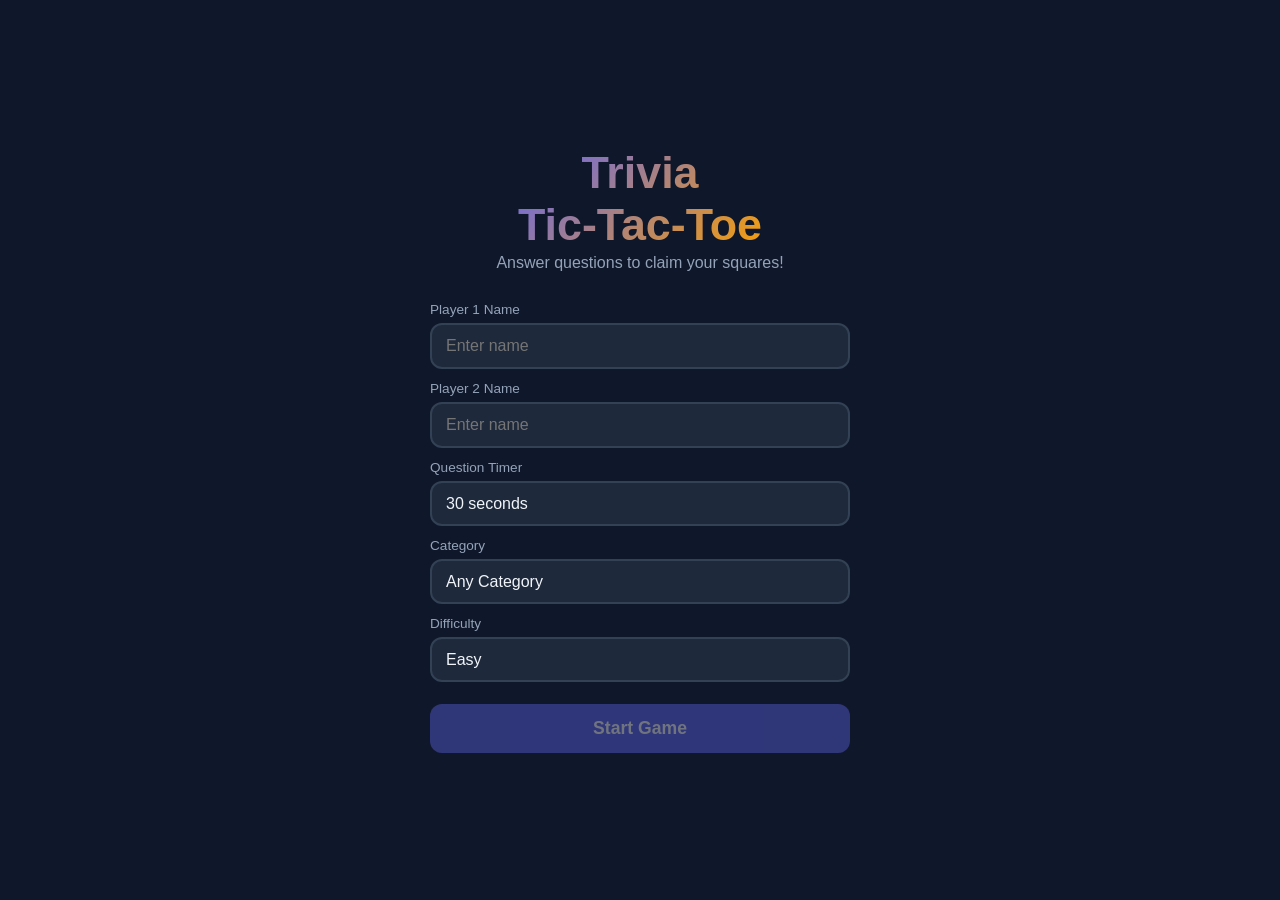
==== Side Projects/Trivia-Tic-Tac-Toe/index.html @ 9bf978ad "Add Trivia Tic-Tac-Toe side project Mobile-friendly tic-tac-toe web game where players answer trivia" ====
<!DOCTYPE html>
<html lang="en">
<head>
  <meta charset="UTF-8">
  <meta name="viewport" content="width=device-width, initial-scale=1.0">
  <title>Trivia Tic-Tac-Toe</title>
  <link rel="stylesheet" href="styles.css">
</head>
<body>

  <!-- START SCREEN -->
  <section id="start-screen" class="screen active">
    <h1>Trivia<br>Tic-Tac-Toe</h1>
    <p class="subtitle">Answer questions to claim your squares!</p>
    <form id="setup-form" autocomplete="off">
      <label for="p1-name">Player 1 Name</label>
      <input type="text" id="p1-name" placeholder="Enter name" required maxlength="20">

      <label for="p2-name">Player 2 Name</label>
      <input type="text" id="p2-name" placeholder="Enter name" required maxlength="20">

      <label for="timer-select">Question Timer</label>
      <select id="timer-select">
        <option value="15">15 seconds</option>
        <option value="30" selected>30 seconds</option>
        <option value="45">45 seconds</option>
        <option value="60">60 seconds</option>
      </select>

      <label for="category-select">Category</label>
      <select id="category-select">
        <option value="">Any Category</option>
      </select>

      <label for="difficulty-select">Difficulty</label>
      <select id="difficulty-select">
        <option value="easy" selected>Easy</option>
        <option value="medium">Medium</option>
        <option value="hard">Hard</option>
      </select>

      <button type="submit" id="start-btn" disabled>Start Game</button>
    </form>
    <div id="start-error" class="error-msg hidden"></div>
  </section>

  <!-- LOADING SCREEN -->
  <section id="loading-screen" class="screen">
    <div class="loader-wrap">
      <div class="spinner"></div>
      <p>Loading trivia questions&hellip;</p>
    </div>
    <div id="load-error" class="error-msg hidden">
      <p id="load-error-text"></p>
      <button id="retry-load-btn" class="btn-secondary">Retry</button>
    </div>
  </section>

  <!-- PRE-GAME QUIZ -->
  <section id="quiz-screen" class="screen">
    <div class="quiz-header">
      <p class="quiz-progress" id="quiz-progress">Question 1 / 5</p>
      <p class="quiz-turn" id="quiz-turn">Player 1's turn</p>
      <div class="timer" id="quiz-timer">30</div>
    </div>
    <div class="quiz-body">
      <p class="question-text" id="quiz-question"></p>
      <div class="answers" id="quiz-answers"></div>
    </div>
    <div class="quiz-scores">
      <span id="quiz-p1-score"></span>
      <span id="quiz-p2-score"></span>
    </div>
  </section>

  <!-- FIRST-PLAYER REVEAL -->
  <section id="reveal-screen" class="screen">
    <div class="reveal-card">
      <p id="reveal-text" class="reveal-text"></p>
      <p id="reveal-sub" class="reveal-sub"></p>
      <button id="reveal-continue" class="btn-primary">Let's Go!</button>
    </div>
  </section>

  <!-- MAIN GAME -->
  <section id="game-screen" class="screen">
    <div class="game-header">
      <div class="player-info left" id="game-p1-info">
        <span class="player-name" id="game-p1-name"></span>
        <span class="player-mark" id="game-p1-mark"></span>
      </div>
      <div class="turn-indicator" id="turn-indicator">Your turn</div>
      <div class="player-info right" id="game-p2-info">
        <span class="player-name" id="game-p2-name"></span>
        <span class="player-mark" id="game-p2-mark"></span>
      </div>
    </div>
    <div class="board" id="board">
      <button class="cell" data-index="0"></button>
      <button class="cell" data-index="1"></button>
      <button class="cell" data-index="2"></button>
      <button class="cell" data-index="3"></button>
      <button class="cell" data-index="4"></button>
      <button class="cell" data-index="5"></button>
      <button class="cell" data-index="6"></button>
      <button class="cell" data-index="7"></button>
      <button class="cell" data-index="8"></button>
    </div>
  </section>

  <!-- QUESTION MODAL -->
  <div id="question-modal" class="modal hidden">
    <div class="modal-content">
      <div class="modal-header">
        <p class="modal-turn" id="modal-turn"></p>
        <div class="timer" id="modal-timer">30</div>
      </div>
      <p class="question-text" id="modal-question"></p>
      <div class="answers" id="modal-answers"></div>
    </div>
  </div>

  <!-- SECOND CHANCE MODAL -->
  <div id="second-chance-modal" class="modal hidden">
    <div class="modal-content second-chance-content">
      <p class="second-chance-title">Second Chance?</p>
      <p id="second-chance-text"></p>
      <div class="timer" id="second-chance-timer">5</div>
      <div class="second-chance-buttons">
        <button id="sc-yes" class="btn-primary">Yes</button>
        <button id="sc-no" class="btn-secondary">No</button>
      </div>
    </div>
  </div>

  <!-- ANSWER FEEDBACK MODAL -->
  <div id="feedback-modal" class="modal hidden">
    <div class="modal-content feedback-content">
      <p id="feedback-icon" class="feedback-icon"></p>
      <p id="feedback-text" class="feedback-text"></p>
    </div>
  </div>

  <!-- END SCREEN -->
  <section id="end-screen" class="screen">
    <div class="end-card">
      <p id="end-result" class="end-result"></p>
      <button id="play-again-btn" class="btn-primary">Play Again</button>
    </div>
  </section>

  <script src="game.js"></script>
</body>
</html>
---- Side Projects/Trivia-Tic-Tac-Toe/styles.css ----
/* ── Reset & Base ───────────────────────────────── */
*, *::before, *::after { box-sizing: border-box; margin: 0; padding: 0; }

:root {
  --bg: #0f172a;
  --surface: #1e293b;
  --surface2: #334155;
  --primary: #6366f1;
  --primary-hover: #818cf8;
  --accent: #f59e0b;
  --danger: #ef4444;
  --success: #22c55e;
  --text: #f1f5f9;
  --text-dim: #94a3b8;
  --mark-x: #60a5fa;
  --mark-o: #f472b6;
  --radius: 12px;
  --transition: 0.3s ease;
}

html { font-size: 16px; }

body {
  font-family: -apple-system, BlinkMacSystemFont, 'Segoe UI', Roboto, sans-serif;
  background: var(--bg);
  color: var(--text);
  min-height: 100dvh;
  display: flex;
  justify-content: center;
  align-items: center;
  padding: 16px;
  overflow-x: hidden;
}

/* ── Screens ───────────────────────────────────── */
.screen {
  display: none;
  flex-direction: column;
  align-items: center;
  width: 100%;
  max-width: 420px;
  animation: fadeIn 0.35s ease;
}
.screen.active { display: flex; }

@keyframes fadeIn {
  from { opacity: 0; transform: translateY(12px); }
  to   { opacity: 1; transform: translateY(0); }
}

/* ── Start Screen ──────────────────────────────── */
#start-screen h1 {
  font-size: 2.2rem;
  text-align: center;
  line-height: 1.15;
  background: linear-gradient(135deg, var(--primary), var(--accent));
  -webkit-background-clip: text;
  -webkit-text-fill-color: transparent;
  background-clip: text;
  margin-bottom: 4px;
}
.subtitle {
  color: var(--text-dim);
  margin-bottom: 24px;
  text-align: center;
}

#setup-form {
  width: 100%;
  display: flex;
  flex-direction: column;
  gap: 6px;
}

#setup-form label {
  font-size: 0.85rem;
  color: var(--text-dim);
  margin-top: 6px;
}

input, select {
  width: 100%;
  padding: 12px 14px;
  border: 2px solid var(--surface2);
  border-radius: var(--radius);
  background: var(--surface);
  color: var(--text);
  font-size: 1rem;
  outline: none;
  transition: border-color var(--transition);
  -webkit-appearance: none;
}
input:focus, select:focus { border-color: var(--primary); }

/* ── Buttons ───────────────────────────────────── */
.btn-primary, #start-btn {
  margin-top: 16px;
  padding: 14px;
  border: none;
  border-radius: var(--radius);
  background: var(--primary);
  color: #fff;
  font-size: 1.1rem;
  font-weight: 600;
  cursor: pointer;
  transition: background var(--transition), opacity var(--transition);
  min-height: 48px;
}
.btn-primary:hover, #start-btn:hover:not(:disabled) { background: var(--primary-hover); }
#start-btn:disabled { opacity: 0.4; cursor: not-allowed; }

.btn-secondary {
  padding: 12px 20px;
  border: 2px solid var(--primary);
  border-radius: var(--radius);
  background: transparent;
  color: var(--primary);
  font-size: 1rem;
  font-weight: 600;
  cursor: pointer;
  transition: background var(--transition);
  min-height: 48px;
}
.btn-secondary:hover { background: rgba(99,102,241,0.15); }

/* ── Error ─────────────────────────────────────── */
.error-msg { color: var(--danger); text-align: center; margin-top: 12px; }
.hidden { display: none !important; }

/* ── Loading ───────────────────────────────────── */
.loader-wrap { text-align: center; }
.spinner {
  width: 48px; height: 48px;
  border: 4px solid var(--surface2);
  border-top-color: var(--primary);
  border-radius: 50%;
  animation: spin 0.8s linear infinite;
  margin: 0 auto 16px;
}
@keyframes spin { to { transform: rotate(360deg); } }

/* ── Timer ─────────────────────────────────────── */
.timer {
  display: inline-flex;
  align-items: center;
  justify-content: center;
  width: 56px; height: 56px;
  border-radius: 50%;
  border: 3px solid var(--primary);
  font-size: 1.3rem;
  font-weight: 700;
  flex-shrink: 0;
  transition: border-color 0.2s, color 0.2s;
}
.timer.danger { border-color: var(--danger); color: var(--danger); }

/* ── Quiz Screen ───────────────────────────────── */
.quiz-header {
  width: 100%;
  display: flex;
  align-items: center;
  justify-content: space-between;
  margin-bottom: 20px;
  gap: 8px;
}
.quiz-progress { font-size: 0.85rem; color: var(--text-dim); }
.quiz-turn { font-weight: 600; font-size: 1rem; text-align: center; flex: 1; }
.quiz-body { width: 100%; }
.quiz-scores {
  display: flex;
  justify-content: space-between;
  width: 100%;
  margin-top: 24px;
  font-size: 0.95rem;
  color: var(--text-dim);
}

.question-text {
  font-size: 1.1rem;
  line-height: 1.5;
  margin-bottom: 20px;
  text-align: center;
}

.answers {
  display: flex;
  flex-direction: column;
  gap: 10px;
  width: 100%;
}
.answer-btn {
  padding: 14px 16px;
  border: 2px solid var(--surface2);
  border-radius: var(--radius);
  background: var(--surface);
  color: var(--text);
  font-size: 1rem;
  text-align: left;
  cursor: pointer;
  transition: border-color var(--transition), background var(--transition);
  min-height: 48px;
  line-height: 1.4;
}
.answer-btn:hover { border-color: var(--primary); }
.answer-btn.correct { border-color: var(--success); background: rgba(34,197,94,0.15); }
.answer-btn.wrong   { border-color: var(--danger);  background: rgba(239,68,68,0.15); }
.answer-btn:disabled { cursor: default; opacity: 0.85; }

/* ── Reveal Screen ─────────────────────────────── */
.reveal-card { text-align: center; }
.reveal-text { font-size: 1.6rem; font-weight: 700; margin-bottom: 8px; }
.reveal-sub  { font-size: 1.1rem; color: var(--text-dim); margin-bottom: 24px; }

/* ── Game Screen ───────────────────────────────── */
.game-header {
  width: 100%;
  display: flex;
  align-items: center;
  justify-content: space-between;
  margin-bottom: 16px;
  gap: 4px;
}
.player-info {
  display: flex;
  flex-direction: column;
  align-items: center;
  padding: 8px 10px;
  border-radius: var(--radius);
  transition: background var(--transition);
  min-width: 0;
}
.player-info.active-turn { background: var(--surface); }
.player-name {
  font-weight: 600;
  font-size: 0.9rem;
  white-space: nowrap;
  overflow: hidden;
  text-overflow: ellipsis;
  max-width: 110px;
}
.player-mark { font-size: 1.4rem; font-weight: 700; }
.player-mark.x { color: var(--mark-x); }
.player-mark.o { color: var(--mark-o); }
.turn-indicator {
  font-size: 0.8rem;
  color: var(--text-dim);
  text-align: center;
  flex-shrink: 0;
}

/* ── Board ─────────────────────────────────────── */
.board {
  display: grid;
  grid-template-columns: repeat(3, 1fr);
  gap: 8px;
  width: 100%;
  max-width: 360px;
  aspect-ratio: 1;
}
.cell {
  background: var(--surface);
  border: 2px solid var(--surface2);
  border-radius: var(--radius);
  font-size: 2.8rem;
  font-weight: 700;
  cursor: pointer;
  display: flex;
  align-items: center;
  justify-content: center;
  transition: border-color var(--transition), background var(--transition), transform 0.15s ease;
  min-height: 44px;
  -webkit-tap-highlight-color: transparent;
}
.cell:hover:not(:disabled) { border-color: var(--primary); }
.cell:active:not(:disabled) { transform: scale(0.95); }
.cell:disabled { cursor: default; }
.cell.x { color: var(--mark-x); }
.cell.o { color: var(--mark-o); }
.cell.win-cell {
  background: rgba(99,102,241,0.2);
  border-color: var(--accent);
  animation: winPulse 0.6s ease 2;
}
@keyframes winPulse {
  0%, 100% { transform: scale(1); }
  50%      { transform: scale(1.06); }
}

/* ── Modals ────────────────────────────────────── */
.modal {
  position: fixed;
  inset: 0;
  background: rgba(0,0,0,0.7);
  display: flex;
  align-items: center;
  justify-content: center;
  padding: 16px;
  z-index: 100;
  animation: fadeIn 0.25s ease;
}
.modal-content {
  background: var(--surface);
  border-radius: 16px;
  padding: 24px 20px;
  width: 100%;
  max-width: 400px;
  max-height: 90dvh;
  overflow-y: auto;
}
.modal-header {
  display: flex;
  align-items: center;
  justify-content: space-between;
  margin-bottom: 16px;
}
.modal-turn { font-weight: 600; font-size: 1rem; }

/* ── Second Chance ─────────────────────────────── */
.second-chance-content { text-align: center; }
.second-chance-title { font-size: 1.3rem; font-weight: 700; color: var(--accent); margin-bottom: 12px; }
.second-chance-content > p:not(.second-chance-title) { margin-bottom: 16px; color: var(--text-dim); line-height: 1.5; }
.second-chance-content .timer { margin: 0 auto 16px; }
.second-chance-buttons { display: flex; gap: 12px; justify-content: center; }
.second-chance-buttons button { flex: 1; max-width: 140px; }

/* ── Feedback Modal ────────────────────────────── */
.feedback-content { text-align: center; padding: 32px 20px; }
.feedback-icon { font-size: 3rem; margin-bottom: 8px; }
.feedback-text { font-size: 1.1rem; font-weight: 600; }

/* ── End Screen ────────────────────────────────── */
.end-card { text-align: center; }
.end-result {
  font-size: 1.8rem;
  font-weight: 700;
  margin-bottom: 24px;
  line-height: 1.3;
}

/* ── Responsive ────────────────────────────────── */
@media (min-width: 480px) {
  #start-screen h1 { font-size: 2.8rem; }
  .cell { font-size: 3.2rem; }
}
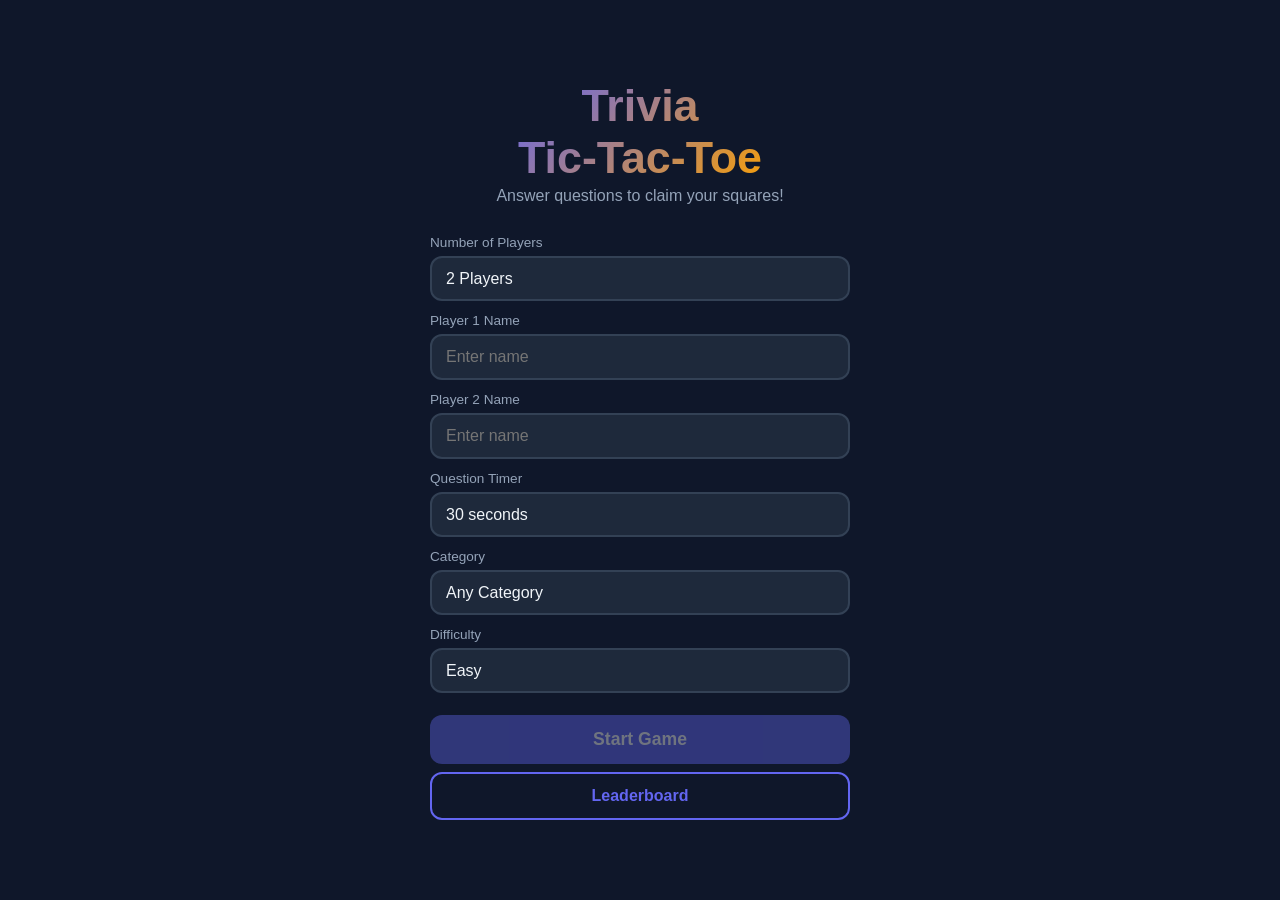
==== commit 09f529ed: "Add leaderboard, 3-player mode, and category fallback - Leaderboard: persistent stats in localStorag" ====
--- a/Side Projects/Trivia-Tic-Tac-Toe/index.html
+++ b/Side Projects/Trivia-Tic-Tac-Toe/index.html
@@ -13,11 +13,22 @@
     <h1>Trivia<br>Tic-Tac-Toe</h1>
     <p class="subtitle">Answer questions to claim your squares!</p>
     <form id="setup-form" autocomplete="off">
+      <label for="player-count-select">Number of Players</label>
+      <select id="player-count-select">
+        <option value="2" selected>2 Players</option>
+        <option value="3">3 Players</option>
+      </select>
+
       <label for="p1-name">Player 1 Name</label>
       <input type="text" id="p1-name" placeholder="Enter name" required maxlength="20">
 
       <label for="p2-name">Player 2 Name</label>
       <input type="text" id="p2-name" placeholder="Enter name" required maxlength="20">
+
+      <div id="p3-wrap" class="hidden">
+        <label for="p3-name">Player 3 Name</label>
+        <input type="text" id="p3-name" placeholder="Enter name" maxlength="20">
+      </div>
 
       <label for="timer-select">Question Timer</label>
       <select id="timer-select">
@@ -41,7 +52,26 @@
 
       <button type="submit" id="start-btn" disabled>Start Game</button>
     </form>
+    <button id="leaderboard-btn" class="btn-secondary" type="button">Leaderboard</button>
     <div id="start-error" class="error-msg hidden"></div>
+  </section>
+
+  <!-- LEADERBOARD SCREEN -->
+  <section id="leaderboard-screen" class="screen">
+    <h2 class="lb-title">Leaderboard</h2>
+    <div id="lb-table-wrap">
+      <p id="lb-empty" class="text-dim">No games played yet.</p>
+      <table id="lb-table" class="hidden">
+        <thead>
+          <tr><th>#</th><th>Name</th><th>W</th><th>L</th><th>D</th><th>GP</th><th>Win%</th></tr>
+        </thead>
+        <tbody id="lb-body"></tbody>
+      </table>
+    </div>
+    <div class="lb-buttons">
+      <button id="lb-back-btn" class="btn-primary">Back</button>
+      <button id="lb-clear-btn" class="btn-danger-sm">Clear</button>
+    </div>
   </section>
 
   <!-- LOADING SCREEN -->
@@ -56,6 +86,9 @@
     </div>
   </section>
 
+  <!-- CATEGORY NOTICE -->
+  <div id="category-notice" class="notice hidden"></div>
+
   <!-- PRE-GAME QUIZ -->
   <section id="quiz-screen" class="screen">
     <div class="quiz-header">
@@ -67,10 +100,7 @@
       <p class="question-text" id="quiz-question"></p>
       <div class="answers" id="quiz-answers"></div>
     </div>
-    <div class="quiz-scores">
-      <span id="quiz-p1-score"></span>
-      <span id="quiz-p2-score"></span>
-    </div>
+    <div class="quiz-scores" id="quiz-scores"></div>
   </section>
 
   <!-- FIRST-PLAYER REVEAL -->
@@ -84,28 +114,8 @@
 
   <!-- MAIN GAME -->
   <section id="game-screen" class="screen">
-    <div class="game-header">
-      <div class="player-info left" id="game-p1-info">
-        <span class="player-name" id="game-p1-name"></span>
-        <span class="player-mark" id="game-p1-mark"></span>
-      </div>
-      <div class="turn-indicator" id="turn-indicator">Your turn</div>
-      <div class="player-info right" id="game-p2-info">
-        <span class="player-name" id="game-p2-name"></span>
-        <span class="player-mark" id="game-p2-mark"></span>
-      </div>
-    </div>
-    <div class="board" id="board">
-      <button class="cell" data-index="0"></button>
-      <button class="cell" data-index="1"></button>
-      <button class="cell" data-index="2"></button>
-      <button class="cell" data-index="3"></button>
-      <button class="cell" data-index="4"></button>
-      <button class="cell" data-index="5"></button>
-      <button class="cell" data-index="6"></button>
-      <button class="cell" data-index="7"></button>
-      <button class="cell" data-index="8"></button>
-    </div>
+    <div class="game-header" id="game-header"></div>
+    <div class="board" id="board"></div>
   </section>
 
   <!-- QUESTION MODAL -->
--- a/Side Projects/Trivia-Tic-Tac-Toe/styles.css
+++ b/Side Projects/Trivia-Tic-Tac-Toe/styles.css
@@ -14,6 +14,7 @@
   --text-dim: #94a3b8;
   --mark-x: #60a5fa;
   --mark-o: #f472b6;
+  --mark-t: #a78bfa;
   --radius: 12px;
   --transition: 0.3s ease;
 }
@@ -64,6 +65,7 @@
   margin-bottom: 24px;
   text-align: center;
 }
+.text-dim { color: var(--text-dim); text-align: center; }
 
 #setup-form {
   width: 100%;
@@ -77,6 +79,9 @@
   color: var(--text-dim);
   margin-top: 6px;
 }
+
+#p3-wrap { display: flex; flex-direction: column; gap: 6px; }
+#p3-wrap label { font-size: 0.85rem; color: var(--text-dim); margin-top: 6px; }
 
 input, select {
   width: 100%;
@@ -91,6 +96,8 @@
   -webkit-appearance: none;
 }
 input:focus, select:focus { border-color: var(--primary); }
+
+#leaderboard-btn { margin-top: 8px; width: 100%; }
 
 /* ── Buttons ───────────────────────────────────── */
 .btn-primary, #start-btn {
@@ -123,9 +130,38 @@
 }
 .btn-secondary:hover { background: rgba(99,102,241,0.15); }
 
-/* ── Error ─────────────────────────────────────── */
+.btn-danger-sm {
+  padding: 10px 16px;
+  border: 2px solid var(--danger);
+  border-radius: var(--radius);
+  background: transparent;
+  color: var(--danger);
+  font-size: 0.85rem;
+  font-weight: 600;
+  cursor: pointer;
+  min-height: 44px;
+}
+.btn-danger-sm:hover { background: rgba(239,68,68,0.12); }
+
+/* ── Error & Notice ────────────────────────────── */
 .error-msg { color: var(--danger); text-align: center; margin-top: 12px; }
 .hidden { display: none !important; }
+
+.notice {
+  position: fixed;
+  top: 12px;
+  left: 50%;
+  transform: translateX(-50%);
+  background: var(--surface2);
+  color: var(--accent);
+  padding: 10px 18px;
+  border-radius: var(--radius);
+  font-size: 0.85rem;
+  z-index: 200;
+  text-align: center;
+  max-width: 90vw;
+  animation: fadeIn 0.3s ease;
+}
 
 /* ── Loading ───────────────────────────────────── */
 .loader-wrap { text-align: center; }
@@ -168,7 +204,9 @@
 .quiz-body { width: 100%; }
 .quiz-scores {
   display: flex;
-  justify-content: space-between;
+  justify-content: space-around;
+  flex-wrap: wrap;
+  gap: 8px;
   width: 100%;
   margin-top: 24px;
   font-size: 0.95rem;
@@ -209,14 +247,15 @@
 /* ── Reveal Screen ─────────────────────────────── */
 .reveal-card { text-align: center; }
 .reveal-text { font-size: 1.6rem; font-weight: 700; margin-bottom: 8px; }
-.reveal-sub  { font-size: 1.1rem; color: var(--text-dim); margin-bottom: 24px; }
+.reveal-sub  { font-size: 1.1rem; color: var(--text-dim); margin-bottom: 24px; line-height: 1.6; }
 
 /* ── Game Screen ───────────────────────────────── */
 .game-header {
   width: 100%;
   display: flex;
   align-items: center;
-  justify-content: space-between;
+  justify-content: space-around;
+  flex-wrap: wrap;
   margin-bottom: 16px;
   gap: 4px;
 }
@@ -236,22 +275,23 @@
   white-space: nowrap;
   overflow: hidden;
   text-overflow: ellipsis;
-  max-width: 110px;
+  max-width: 100px;
 }
 .player-mark { font-size: 1.4rem; font-weight: 700; }
 .player-mark.x { color: var(--mark-x); }
 .player-mark.o { color: var(--mark-o); }
+.player-mark.t { color: var(--mark-t); }
 .turn-indicator {
   font-size: 0.8rem;
   color: var(--text-dim);
   text-align: center;
-  flex-shrink: 0;
+  width: 100%;
+  order: 99;
 }
 
 /* ── Board ─────────────────────────────────────── */
 .board {
   display: grid;
-  grid-template-columns: repeat(3, 1fr);
   gap: 8px;
   width: 100%;
   max-width: 360px;
@@ -271,11 +311,13 @@
   min-height: 44px;
   -webkit-tap-highlight-color: transparent;
 }
+.board.board-4 .cell { font-size: 2rem; }
 .cell:hover:not(:disabled) { border-color: var(--primary); }
 .cell:active:not(:disabled) { transform: scale(0.95); }
 .cell:disabled { cursor: default; }
 .cell.x { color: var(--mark-x); }
 .cell.o { color: var(--mark-o); }
+.cell.t { color: var(--mark-t); }
 .cell.win-cell {
   background: rgba(99,102,241,0.2);
   border-color: var(--accent);
@@ -328,6 +370,52 @@
 .feedback-icon { font-size: 3rem; margin-bottom: 8px; }
 .feedback-text { font-size: 1.1rem; font-weight: 600; }
 
+/* ── Leaderboard ───────────────────────────────── */
+.lb-title {
+  font-size: 1.6rem;
+  font-weight: 700;
+  margin-bottom: 16px;
+  background: linear-gradient(135deg, var(--primary), var(--accent));
+  -webkit-background-clip: text;
+  -webkit-text-fill-color: transparent;
+  background-clip: text;
+}
+
+#lb-table-wrap {
+  width: 100%;
+  overflow-x: auto;
+  margin-bottom: 16px;
+}
+
+#lb-table {
+  width: 100%;
+  border-collapse: collapse;
+  font-size: 0.9rem;
+}
+#lb-table th {
+  color: var(--text-dim);
+  font-size: 0.75rem;
+  text-transform: uppercase;
+  letter-spacing: 0.05em;
+  padding: 8px 6px;
+  text-align: left;
+  border-bottom: 2px solid var(--surface2);
+}
+#lb-table td {
+  padding: 10px 6px;
+  border-bottom: 1px solid var(--surface2);
+}
+#lb-table tbody tr:nth-child(even) { background: rgba(255,255,255,0.03); }
+#lb-table tbody tr:hover { background: rgba(99,102,241,0.08); }
+
+.lb-buttons {
+  display: flex;
+  gap: 12px;
+  width: 100%;
+}
+.lb-buttons .btn-primary { flex: 1; }
+.lb-buttons .btn-danger-sm { margin-top: 16px; }
+
 /* ── End Screen ────────────────────────────────── */
 .end-card { text-align: center; }
 .end-result {
@@ -341,4 +429,5 @@
 @media (min-width: 480px) {
   #start-screen h1 { font-size: 2.8rem; }
   .cell { font-size: 3.2rem; }
-}
+  .board.board-4 .cell { font-size: 2.4rem; }
+}
